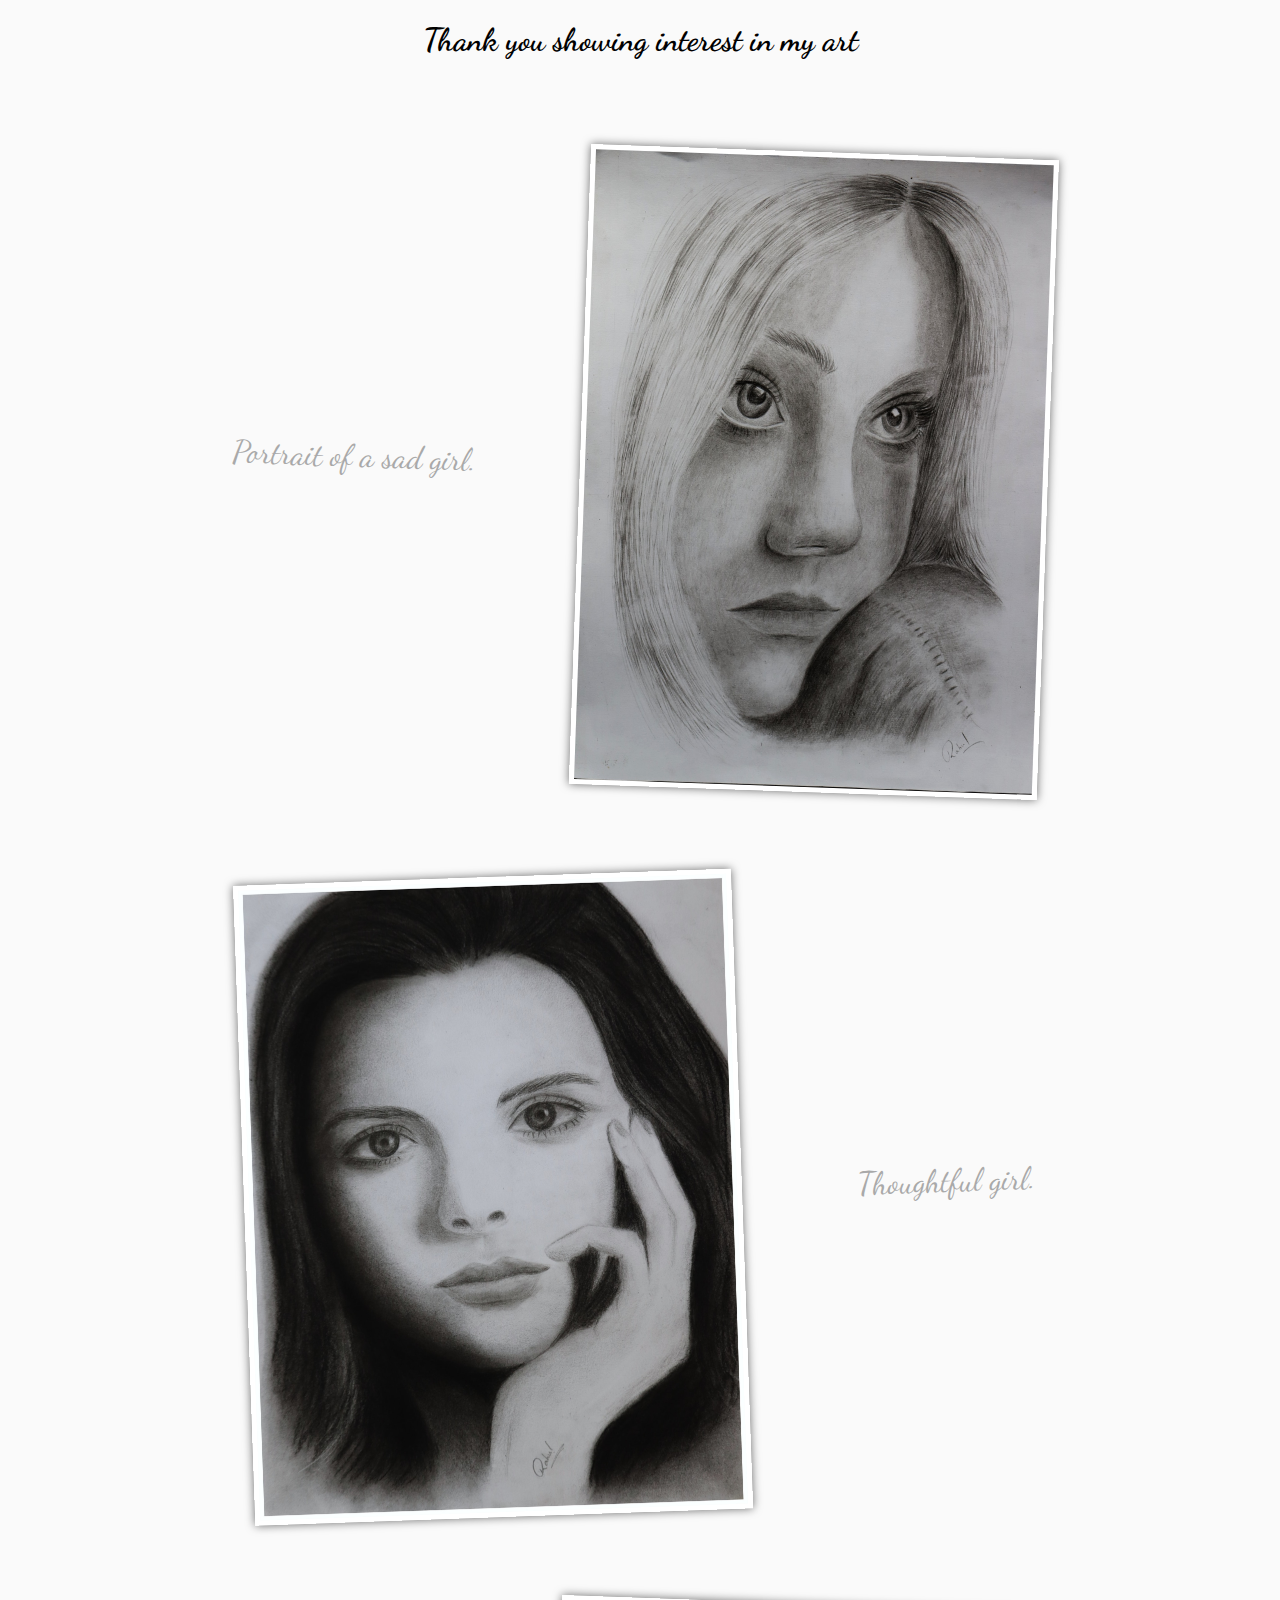
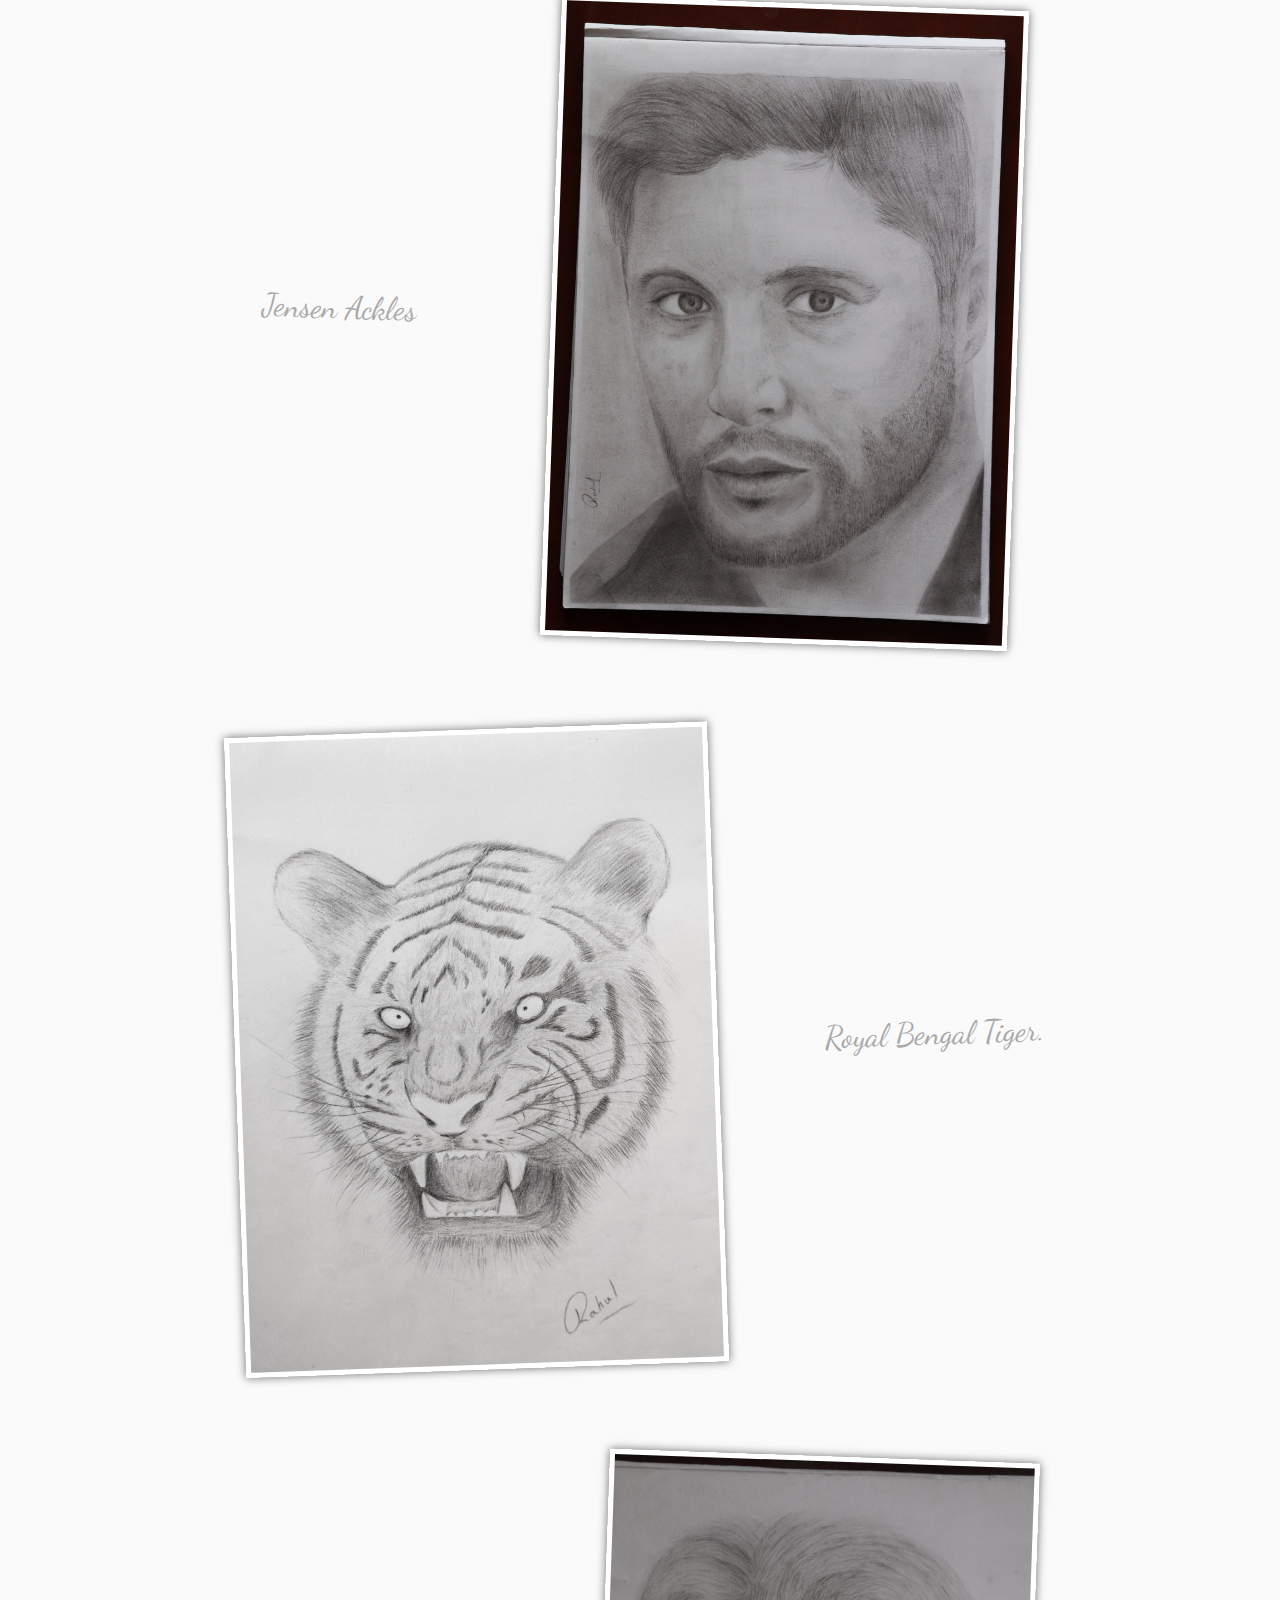
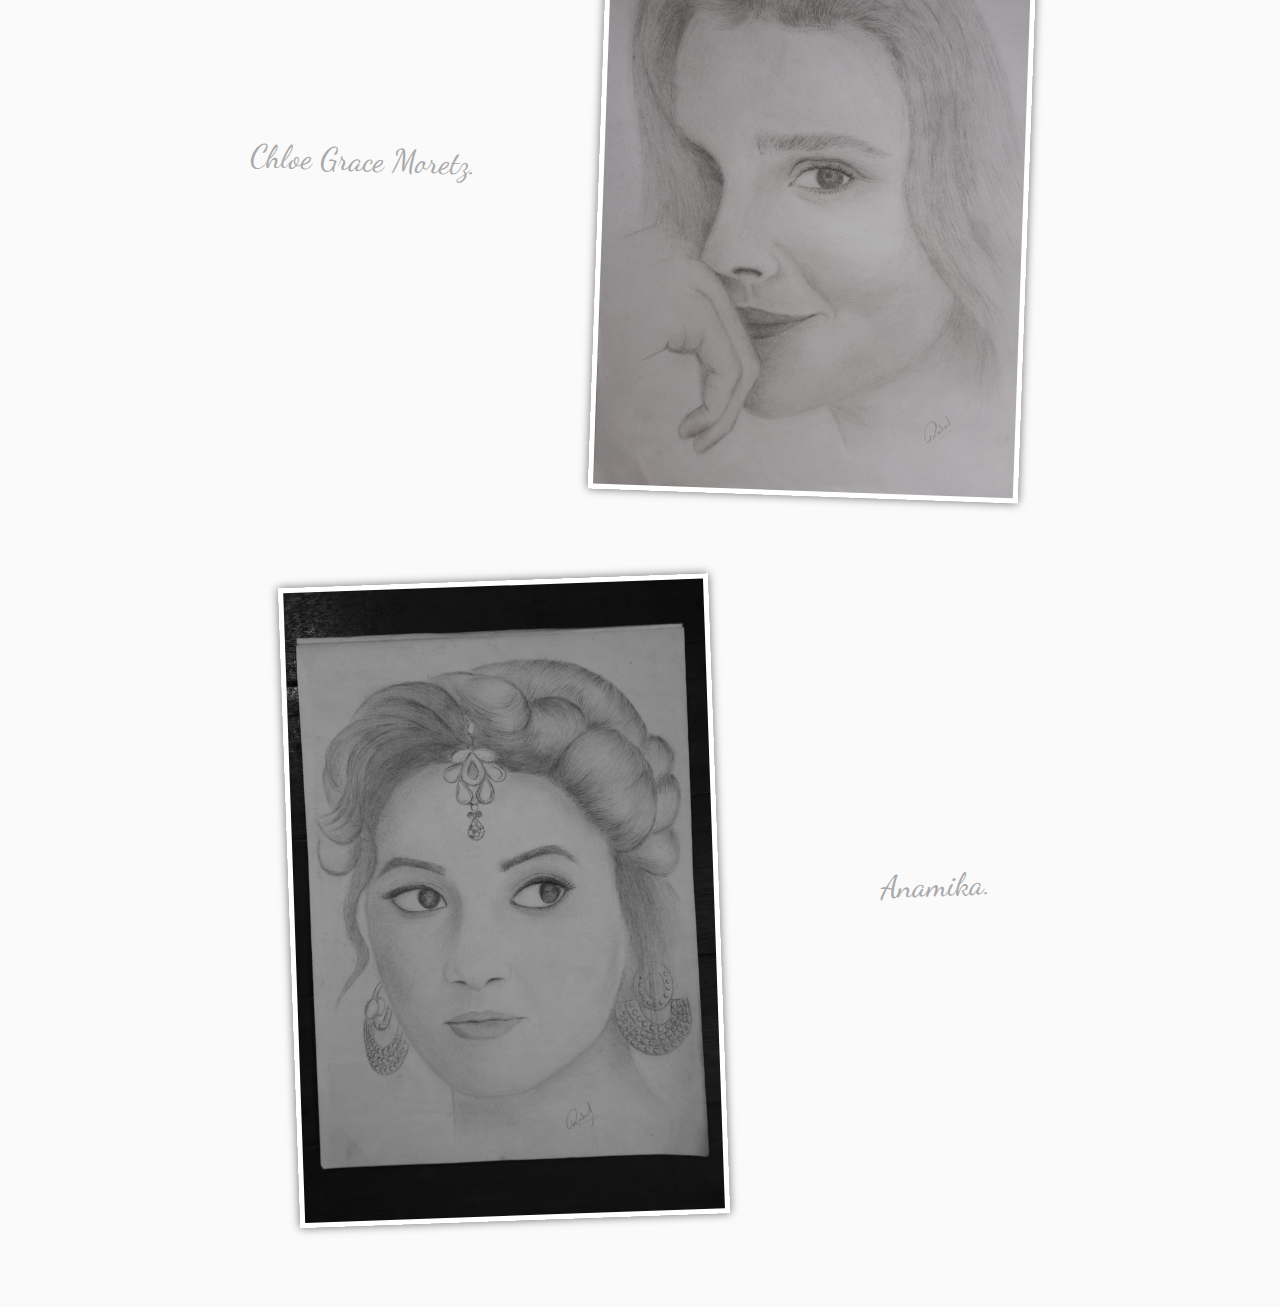
==== art.html @ 52acdad3 "Presenting ART page" ====
<!DOCTYPE html>
<html lang="en">

<head>
    <meta charset="UTF-8">
    <meta http-equiv="X-UA-Compatible" content="IE=edge">
    <meta name="viewport" content="width=device-width, initial-scale=1.0">
    <title>Art</title>
    <link rel="preconnect" href="https://fonts.googleapis.com">
    <link rel="preconnect" href="https://fonts.gstatic.com" crossorigin>
    <!-- <link href="https://fonts.googleapis.com/css2?family=Glory:wght@400;500&display=swap" rel="stylesheet"> -->
    <link href="https://fonts.googleapis.com/css2?family=Fira+Mono&display=swap" rel="stylesheet">
    <link href="https://fonts.googleapis.com/css2?family=Dancing+Script:wght@500&display=swap" rel="stylesheet">
    <link href="style.css" rel="stylesheet">
    <style>
        .container {
            width: 80%;
        }

        h1 {
            font-family: 'Dancing Script', cursive;
            font-size: 2em;
        }

        .art-card {
            width: 100%;
            height: 70vh;
            /* background-color: red; */
            display: flex;
            flex-direction: row;
            align-items: center;
            justify-content: space-evenly;
            margin-top: 2em;
            margin-bottom: 6em;
        }


        .art-card:nth-child(odd) {
            transform: rotate(2deg);
            flex-direction: row-reverse;
        }


        .art-card:nth-child(even) {
            transform: rotate(-2deg);
        }

        .art-card>p {
            font-family: 'Dancing Script', cursive;
            font-size: 2em;
        }

        .art-card>img {
            height: 100%;
            border: 5px solid white;
            box-shadow: 0em 0em 10px rgb(104, 104, 104);
        }

        @media only screen and (max-width: 768px) {
            .art-card {
                flex-direction: column;
            }

            .art-card:nth-child(odd) {
                transform: rotate(0deg);
                flex-direction: column;
            }

            .art-card:nth-child(even) {
                transform: rotate(0deg);
            }

            .container {
                width: 100%;
            }

            .art-card>img {
                width: 80%;
                height: auto;
            }
        }
    </style>
</head>

<body>
    <div class="center-tile">
        <div class="container">
            <center>
                <h1>Thank you showing interest in my art</h1>
            </center>
            <br><br>
            <div class="artworks">
                <div class="art-card">
                    <img src="drawings/sad_girl.jpg">
                    <p>Portrait of a sad girl.</p>
                </div>
                <div class="art-card">
                    <img src="drawings/mayabi.jpg">
                    <p>Thoughtful girl.</p>
                </div>
                <div class="art-card">
                    <img src="drawings/dean.jpg">
                    <p>Jensen Ackles</p>
                </div>
                <div class="art-card">
                    <img src="drawings/tiger.jpg">
                    <p>Royal Bengal Tiger.</p>
                </div>
                <div class="art-card">
                    <img src="drawings/chloe1.jpg">
                    <p>Chloe Grace Moretz.</p>
                </div>
                <div class="art-card">
                    <img src="drawings/bengali_woman.jpg">
                    <p>Anamika.</p>
                </div>
            </div>
        </div>
    </div>
</body>

</html>
---- style.css ----
html,
body {
    height: 100%;
    margin: 0px;
    /* font-family: 'Glory', sans-serif; */
    font-family: 'Fira Mono', monospace;
    background-color: #fafafa;
}

.tile {
    width: 100%;
    min-height: 100%;
}

.landing-tile {
    background-color: rgb(176, 100, 226);
    animation: changePurpleBackground 5s infinite alternate;
    color: white;
}

@keyframes changePurpleBackground {
    from {
        background-color: rgb(176, 100, 226);
    }
    to {
        background-color: rgb(152, 40, 226);
    }
}

@keyframes changePurpleForeground {
    from {
        color: rgb(176, 100, 226);
    }
    to {
        color: rgb(152, 40, 226);
    }
}

a.headline {
    font-size: 5rem;
}

a.sub {
    font-size: 1.2rem;
    color: rgba(235, 235, 235, 0.747);
}

div.jumbotron {
    width: 50%;
}


.center-tile {
    /* padding: 2em; */
    display: flex;
    justify-content: center;
    align-items: center;
}

.big-text {
    font-size: 1.5rem;
    /* color: rgb(100, 100, 100); */
    /* color: rgb(67, 148, 224); */
    color: rgb(176, 100, 226);
    font-weight: bold;
}

.sub-text {
    color: gray;
}

.row {
    display: flex;
    width: 100%;
    flex-direction: row;
    justify-content: space-evenly;
}

.col{
    width: 40%;
}

p{
    color: darkgray;
}

.experience {
    margin-top: 2rem;
    margin-bottom: 2rem;
    padding: 3rem;
    border-bottom: 2px solid rgb(235, 235, 235);
    border-top: 2px solid rgb(235, 235, 235);
    width: auto;
}


.hashtag-tile {
    background-color: rgb(26, 26, 26);
}

.hashtag-container {
    width: 70%;
}

.hashtag {
    line-height: 1.3em;
    font-size: 2rem;
    transition-duration: 1s;
    padding: 0.5em;
    color: rgb(176, 100, 226);
    cursor: default;
}

.hashtag:hover{
    color: rgb(160, 50, 233);
    transition-duration: 1s;
}

.social-link {
    width: 30%;
    padding: 1.5rem;
    margin: 2rem 0 0 0;
    font-size: large;
    color: grey;
    border-radius: 0.5rem;
    border: 1px solid rgb(214, 185, 233);
}

a {
    text-decoration: none;
}

.social-link:hover{
    background: rgb(200, 159, 228);
    color: white;
    transition-duration: 1s;
}

@media only screen and (max-width: 768px) {
    .social-link {
        width: 80%;
    }

    div.jumbotron {
        width: 80%;
    }

    .row {
        flex-direction: column;
    }
    
    .col{
        width: 100%;
    }
    
}
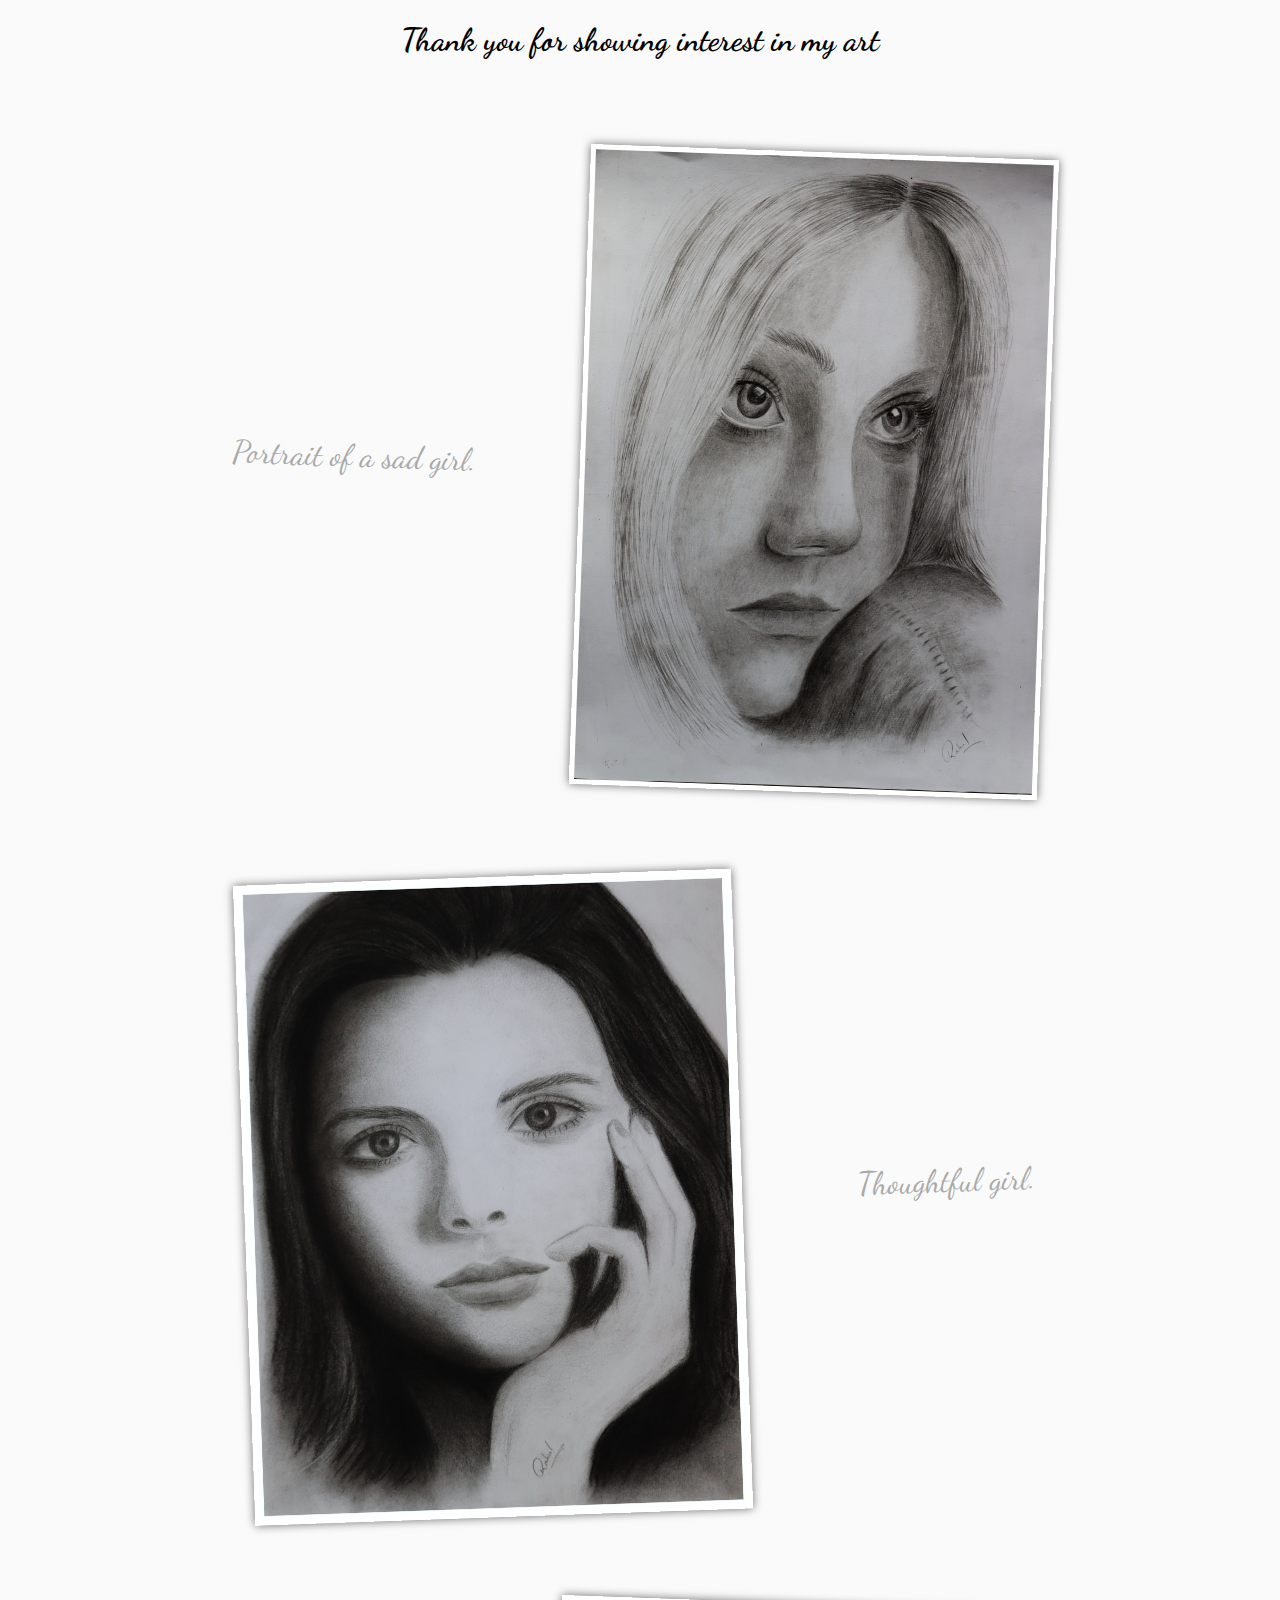
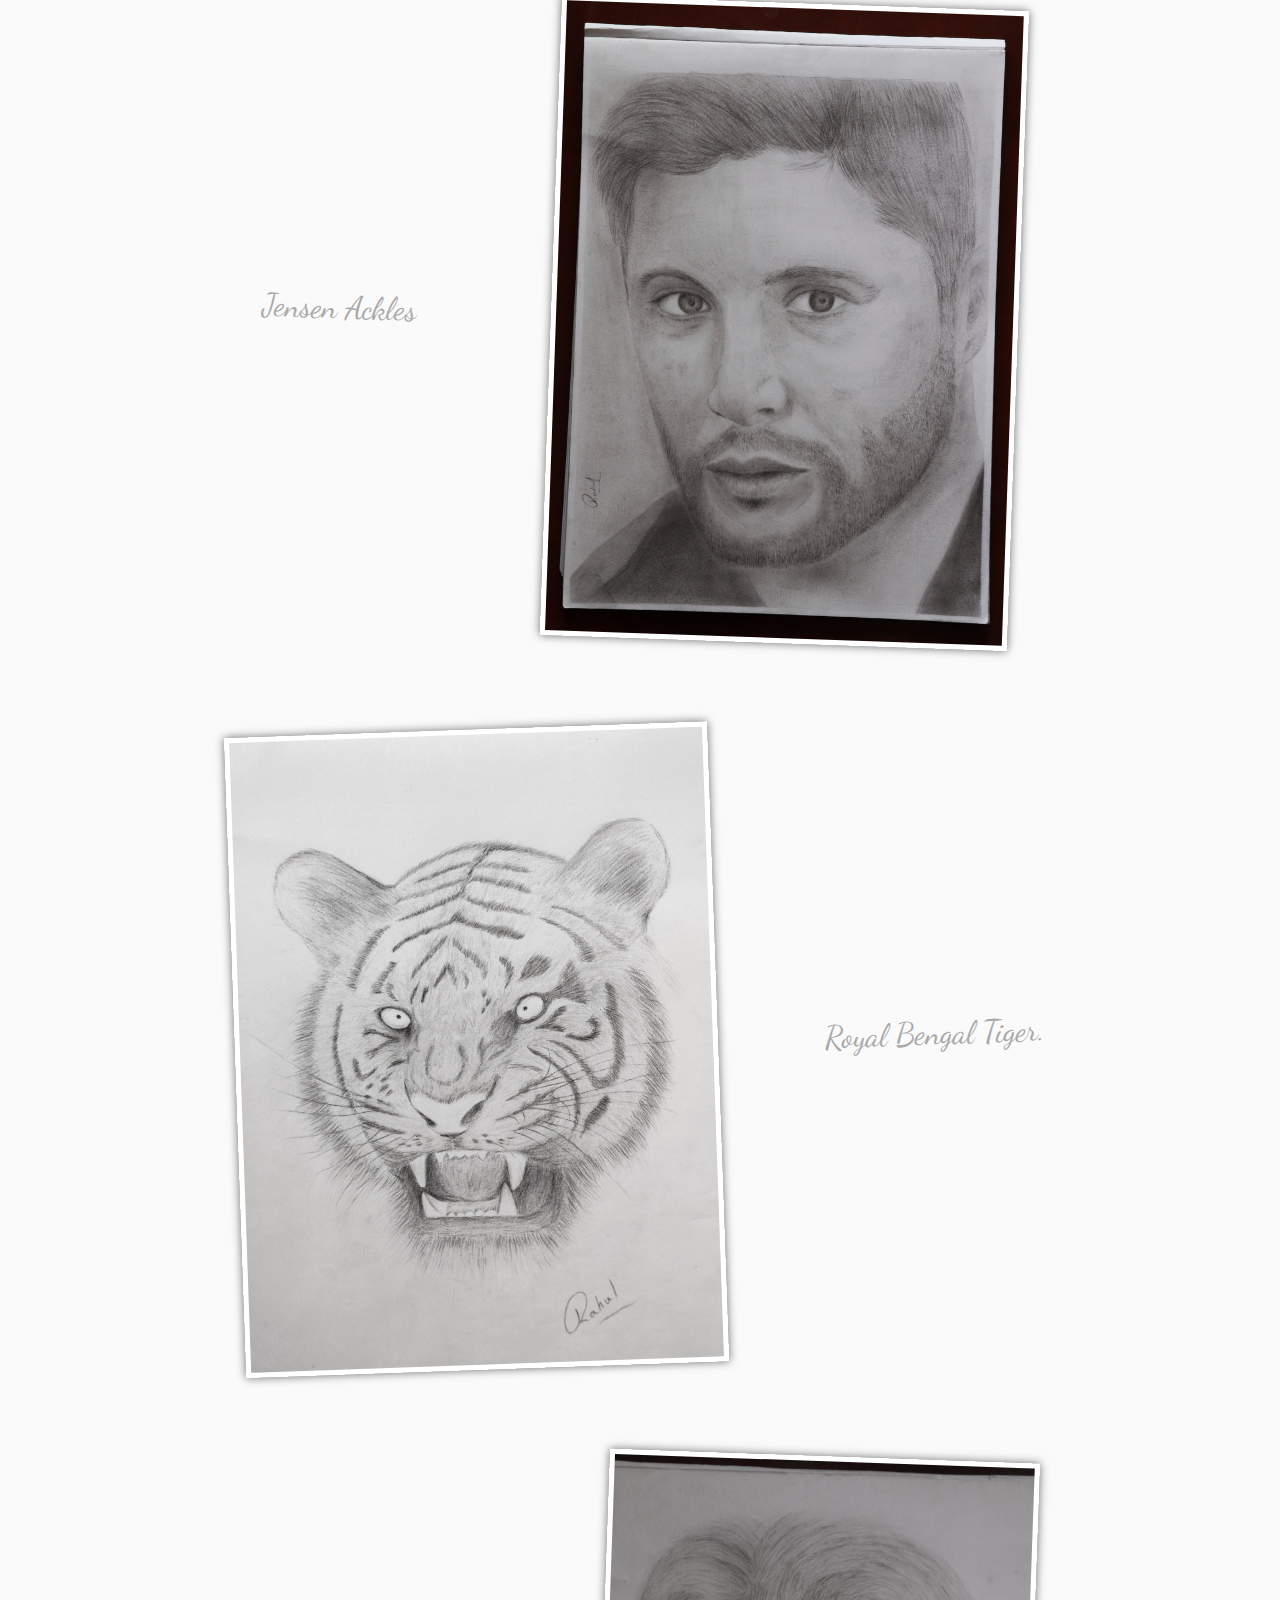
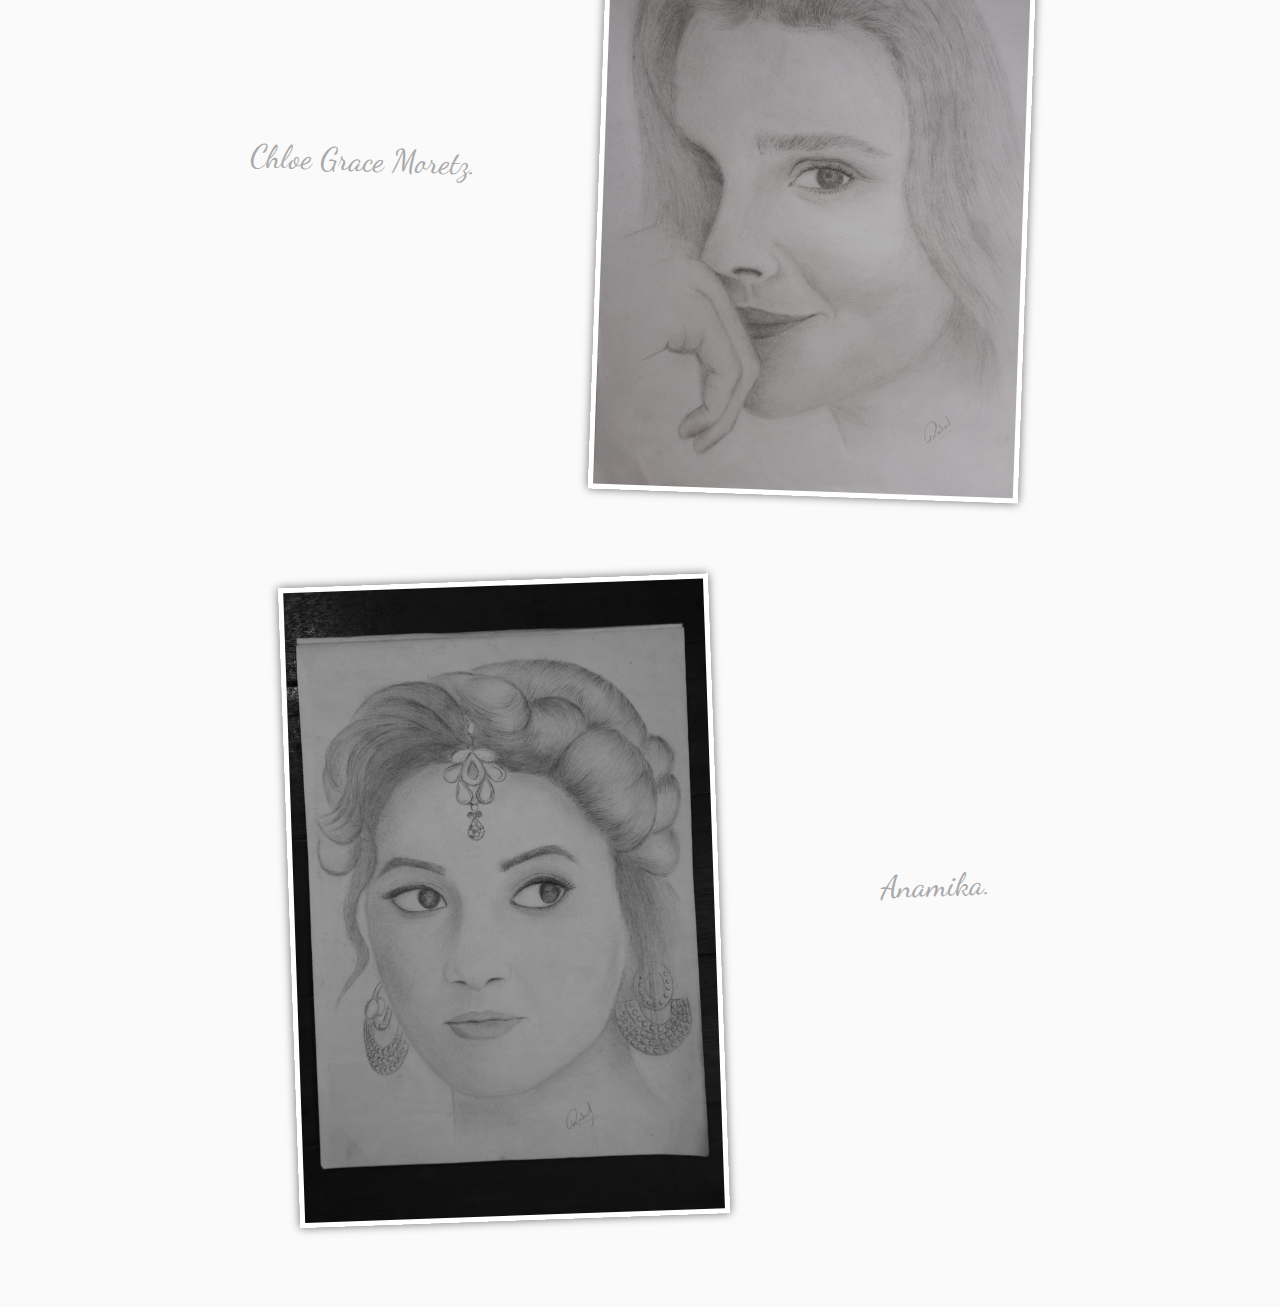
==== commit 678936ff: "Fixed typo" ====
--- a/art.html
+++ b/art.html
@@ -86,7 +86,7 @@
     <div class="center-tile">
         <div class="container">
             <center>
-                <h1>Thank you showing interest in my art</h1>
+                <h1>Thank you for showing interest in my art</h1>
             </center>
             <br><br>
             <div class="artworks">
